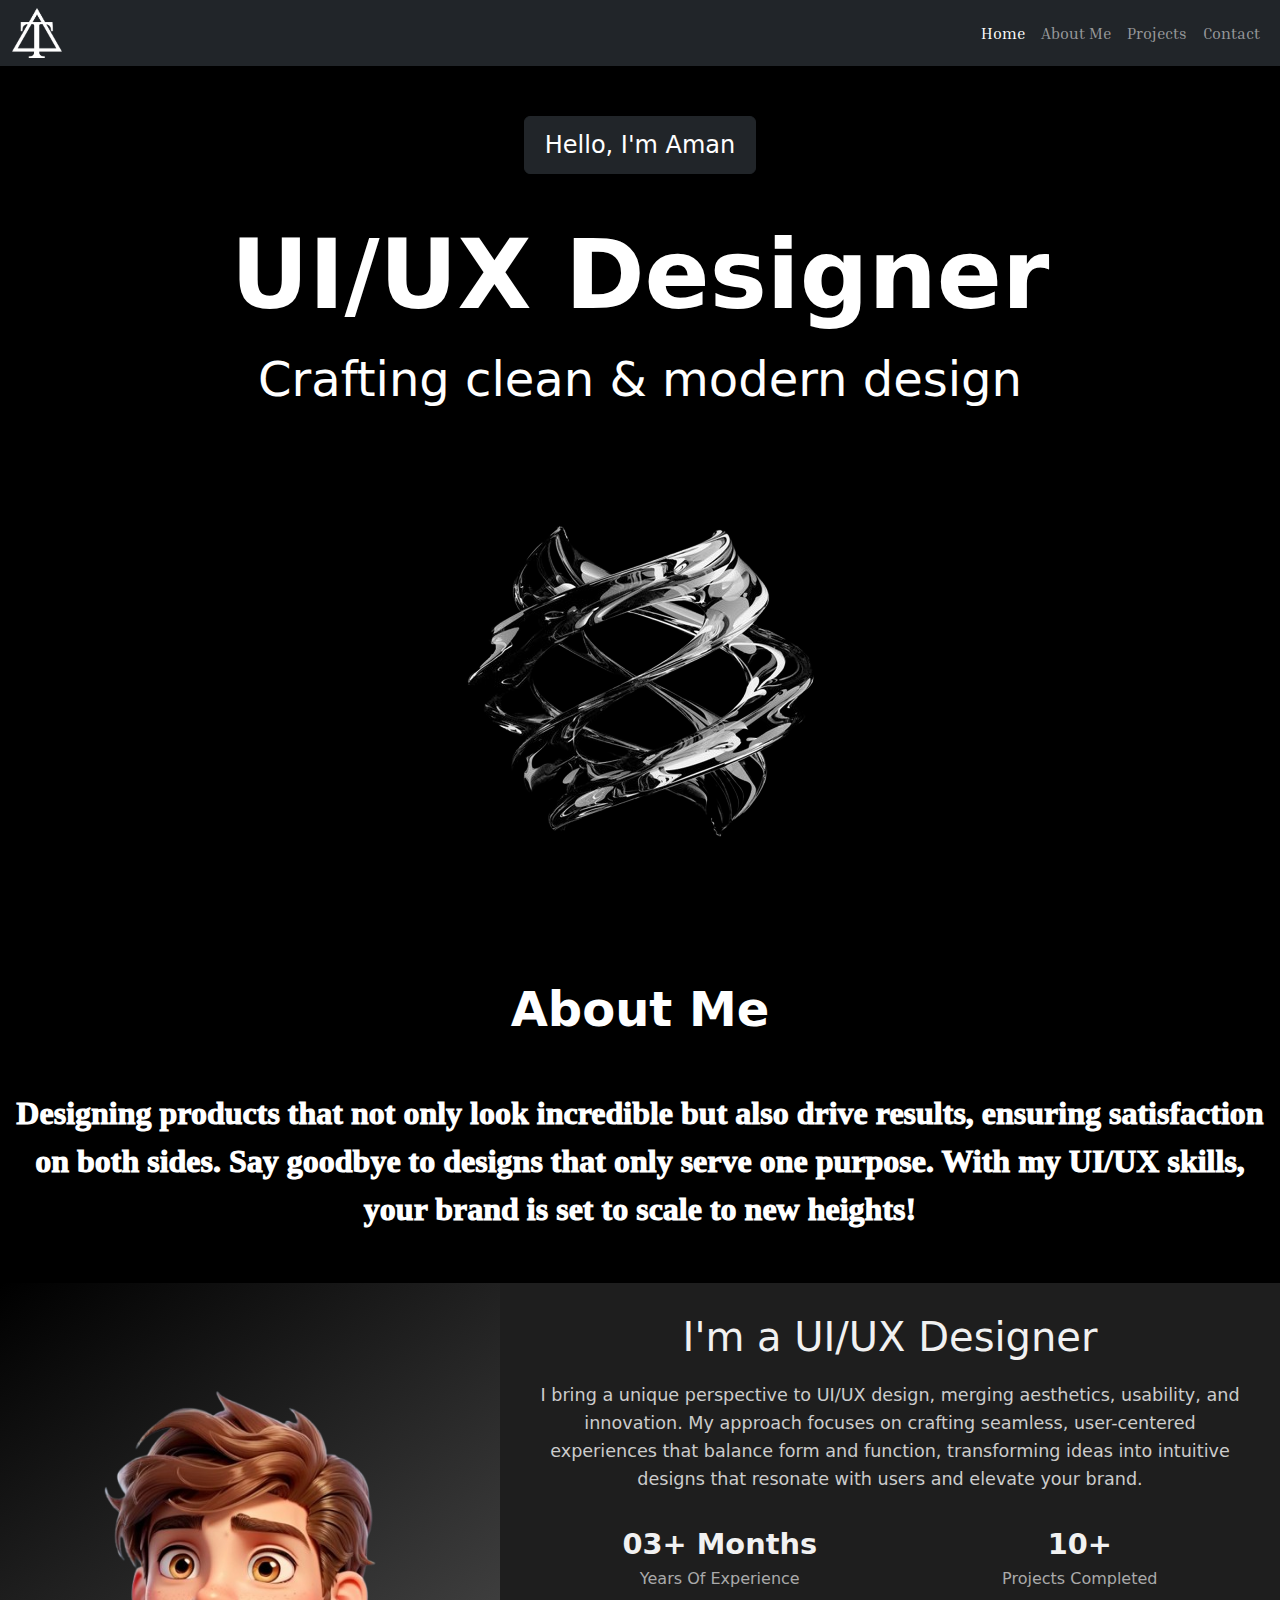
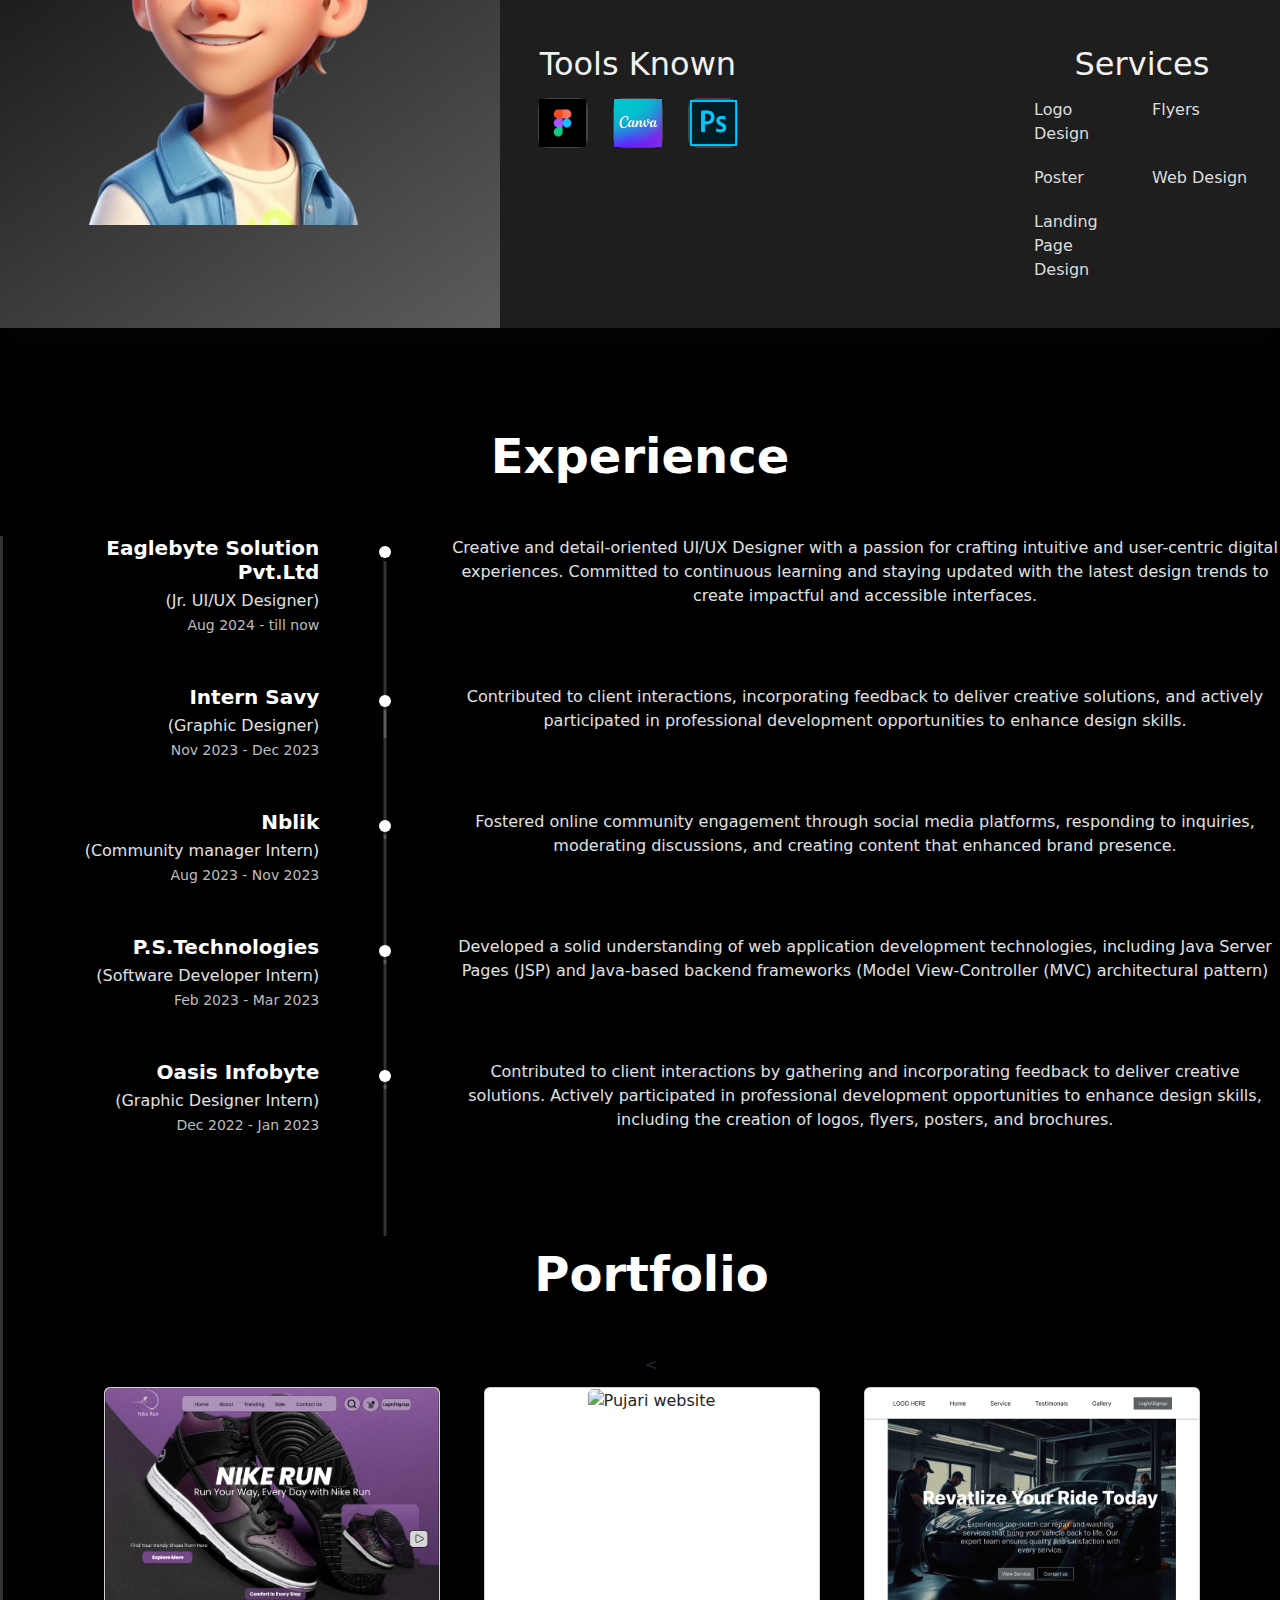
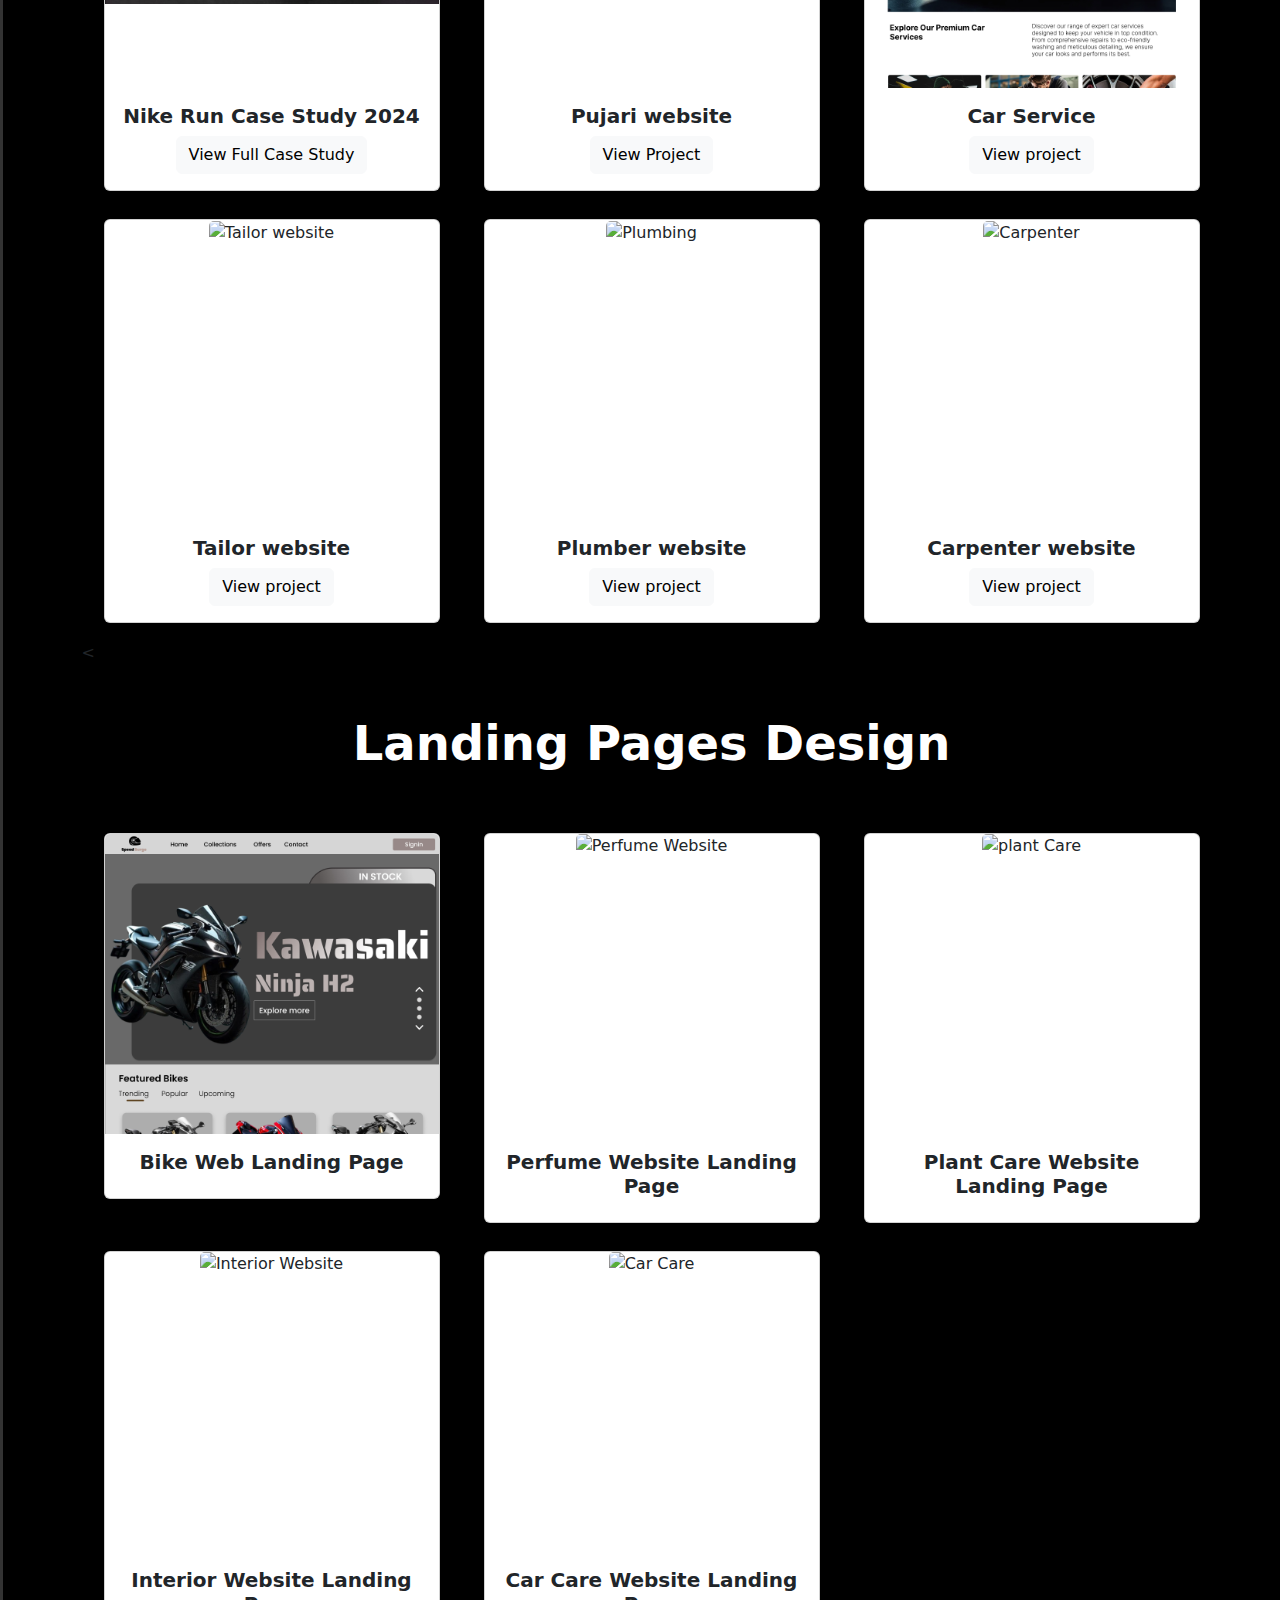
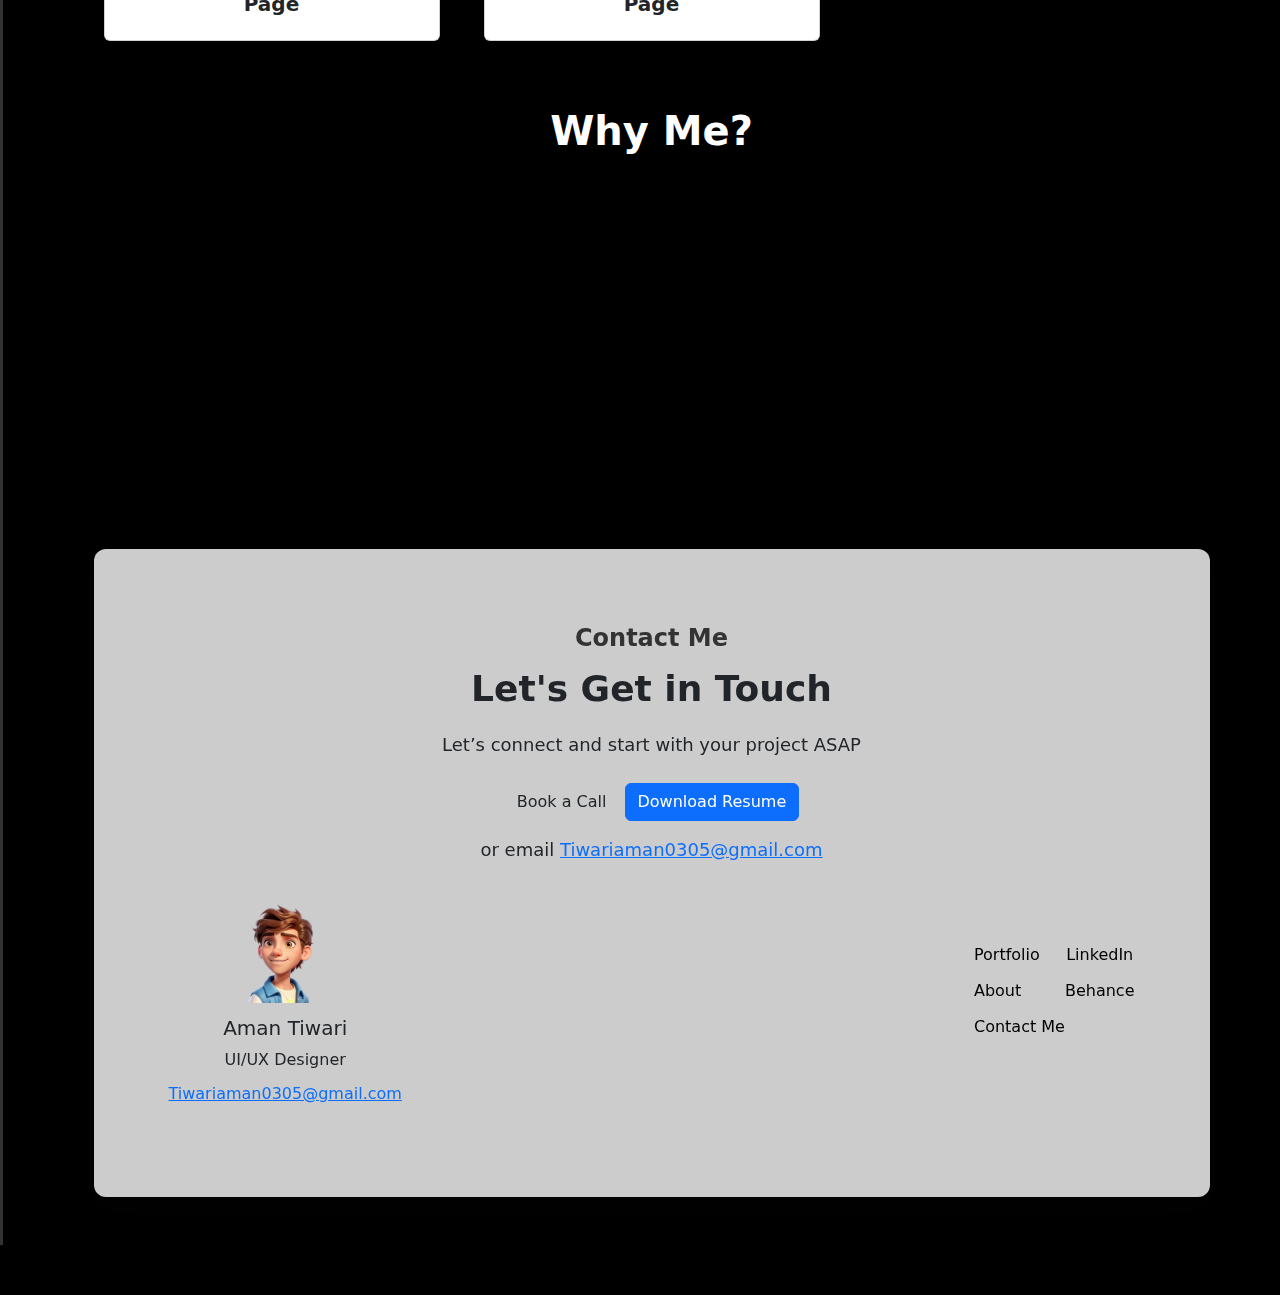
==== index.html @ 4321efd5 "first commit" ====
<!DOCTYPE html>
<html lang="en">
<head>

    <meta charset="UTF-8">
    <meta name="viewport" content="width=device-width, initial-scale=1.0">
    <title>Ui/Ux Portfolio </title>
    <link rel="stylesheet" href="style.css">
    <link rel="stylesheet" href="https://cdn.jsdelivr.net/npm/bootstrap@5.3.3/dist/css/bootstrap.min.css">
    <link rel="preconnect" href="https://fonts.googleapis.com">
<link rel="preconnect" href="https://fonts.gstatic.com" crossorigin>
<link href="https://fonts.googleapis.com/css2?family=Inria+Serif:ital,wght@0,300;0,400;0,700;1,300;1,400;1,700&family=Noto+Sans+JP:wght@100..900&display=swap" rel="stylesheet">
    </head>
<body>
<!--navbar-->
<nav class="navbar navbar-expand-lg bg-dark" data-bs-theme="dark">
  <div class="container-fluid">
    <button class="navbar-toggler" type="button" data-bs-toggle="collapse" data-bs-target="#navbarTogglerDemo03" aria-controls="navbarTogglerDemo03" aria-expanded="false" aria-label="Toggle navigation">
      <span class="navbar-toggler-icon"></span>
    </button>
    <img src="images/Group 24613.png" height="50rem" width="50rem">
        <div class="collapse navbar-collapse" id="navbarTogglerDemo03">

      <ul class="navbar-nav ms-auto mb-2 mb-lg-0">
              <li class="nav-item">
          <a class="nav-link active" aria-current="page" href="#">Home</a>
        </li>
        <li class="nav-item">
          <a class="nav-link " href="#">About Me</a>
        </li>
        <li class="nav-item">
          <a class="nav-link " aria-disabled="true">Projects</a>
        </li>
        <li class="nav-item">
          <a class="nav-link " aria-disabled="true">Contact </a>
        </li>
        
      </ul>
       </div>
  </div>
</nav>
    <script src="https://cdn.jsdelivr.net/npm/@popperjs/core@2.11.8/dist/umd/popper.min.js" integrity="sha384-I7E8VVD/ismYTF4hNIPjVp/Zjvgyol6VFvRkX/vR+Vc4jQkC+hVqc2pM8ODewa9r" crossorigin="anonymous"></script>
   <script src="https://cdn.jsdelivr.net/npm/bootstrap@5.3.3/dist/js/bootstrap.min.js" integrity="sha384-0pUGZvbkm6XF6gxjEnlmuGrJXVbNuzT9qBBavbLwCsOGabYfZo0T0to5eqruptLy" crossorigin="anonymous"></script>

       
        <div style="background-color: black; padding: 50px 0;">
          <div class="text-center">
            <button type="button" class="btn btn-dark mb-4" style="font-size: 24px; padding: 10px 20px;">Hello, I'm Aman</button>
            <h1 style="font-size: 96px; color: white; margin-top: 20px;">
              <b>UI/UX Designer</b>
            </h1>
            <p style="color: white; font-size: 48px; margin-top: 10px;">
              Crafting clean & modern design
            </p>
            <!-- <button type="button" class=" custom-btn">
              Email Me <i class="arrow-up">↑</i>
            </button> -->
            <!-- <button type="button" class="btn btn-light mb-4" style="font-size: 30px; padding: 10px 20px;">Email Me</button> -->
            <!-- <div class="text-center">
              <img src="./images/3d-symbol-glass-logo-made-blender_1029878-13-removebg-preview.png" alt="">
             </div> -->

             <div class="text-center">
              <img src="./images/3d-symbol-glass-logo-made-blender_1029878-13-removebg-preview.png" alt="" class="rotate-animation">
            </div>


           <!-- About Me Section -->
<div class="about-heading-container text-center">
  <h2 class="about-heading">About Me</h2>
</div>
<p class="bold-serif-text">
  Designing products that not only look incredible but also drive 
  results, ensuring satisfaction on both sides. Say goodbye to 
  designs that only serve one purpose. With my UI/UX skills, your 
  brand is set to scale to new heights!
</p>

<div class="about-container d-flex flex-wrap">
  <!-- Profile Image Section -->
  <div class="about-image d-flex align-items-center justify-content-center">
      <img src="images/profile.png" alt="Profile Picture">
  </div>

  <!-- Content Section -->
  <div class="about-content">
      <h2>I'm a UI/UX Designer</h2>
      <p>I bring a unique perspective to UI/UX design, merging aesthetics, usability, and innovation. My approach focuses on crafting seamless, user-centered experiences that balance form and function, transforming ideas into intuitive designs that resonate with users and elevate your brand.</p>

      <div class="stats d-flex justify-content-around">
          <div>
              <div class="number">03+ Months</div>
              <div class="label">Years Of Experience</div>
          </div>
          <div>
              <div class="number">10+</div>
              <div class="label">Projects Completed</div>
          </div>
      </div>

      <div class="tools-services d-flex justify-content-between mt-4">
          <!-- Tools Known -->
          <div class="tools">
              <h4>Tools Known</h4>
              <div class="icon-container d-flex justify-content-around">
                  <div class="icon"><img src="images/figma.jpeg" alt="Figma"></div>
                  <div class="icon"><img src="images/Canva.jpeg" alt="Canva"></div>
                  <div class="icon"><img src="images/photoshop.jpeg" alt="Photoshop"></div>
              </div>
          </div>
          <!-- Services Offered -->
          <div class="services">
            <h4>Services</h4>
            <ul>
                <li>Logo Design</li>
                <li>Flyers</li>
                <li>Poster</li>
                <li>Web Design</li>
                <li>Landing Page Design</li>
            </ul>
          </div>
          
      </div>
  </div>
</div>
<!--Experience -->
<div class="about-heading-container">
  <h2 class="about-heading">Experience</h2>
</div>
  <div class="experience-timeline position-relative">

      <!-- Experience Item -->
      <div class="experience-item row mb-5">
          <div class="col-3 text-end">
              <h5>Eaglebyte Solution Pvt.Ltd</h5>
              <p class="mb-0">(Jr. UI/UX Designer)</p>
              <small>Aug 2024 - till now</small>
          </div>
          <div class="col-1 text-center position-relative">
              <div class="timeline-circle"></div>
              <div class="timeline-line"></div>
          </div>
          <div class="col-8">
              <p>Creative and detail-oriented UI/UX Designer with a passion for crafting intuitive and user-centric digital experiences. Committed to continuous learning and staying updated with the latest design trends to create impactful and accessible interfaces.</p>
          </div>
      </div>

      <!-- Repeat similar blocks for each experience item -->
      <div class="experience-item row mb-5">
          <div class="col-3 text-end">
              <h5>Intern Savy</h5>
              <p class="mb-0">(Graphic Designer)</p>
              <small>Nov 2023 - Dec 2023</small>
          </div>
          <div class="col-1 text-center position-relative">
              <div class="timeline-circle"></div>
              <div class="timeline-line"></div>
          </div>
          <div class="col-8">
              <p>Contributed to client interactions, incorporating feedback to deliver creative solutions, and actively participated in professional development opportunities to enhance design skills.</p>
          </div>
      </div>

      <div class="experience-item row mb-5">
        <div class="col-3 text-end">
            <h5>Nblik</h5>
            <p class="mb-0">(Community manager 
              Intern)</p>
            <small>Aug 2023 - Nov 2023</small>
        </div>
        <div class="col-1 text-center position-relative">
            <div class="timeline-circle"></div>
            <div class="timeline-line"></div>
        </div>
        <div class="col-8">
            <p> Fostered online community engagement through social 
              media platforms,  responding to inquiries, moderating 
              discussions, and creating content that  enhanced brand 
              presence.</p>
        </div>
    </div>

    <div class="experience-item row mb-5">
      <div class="col-3 text-end">
          <h5> P.S.Technologies </h5>
          <p class="mb-0">(Software Developer 
            Intern)</p>
          <small>Feb 2023 - Mar 2023</small>
      </div>
      <div class="col-1 text-center position-relative">
          <div class="timeline-circle"></div>
          <div class="timeline-line"></div>
      </div>
      <div class="col-8">
          <p> Developed a solid understanding of web application 
            development technologies,  including Java Server 
            Pages (JSP) and Java-based backend frameworks 
            (Model  View-Controller (MVC) architectural pattern)</p>
      </div>
  </div>

  <div class="experience-item row mb-5">
    <div class="col-3 text-end">
        <h5> Oasis Infobyte </h5>
        <p class="mb-0">(Graphic Designer 
          Intern)</p>
        <small>Dec 2022 - Jan 2023</small>
    </div>
    <div class="col-1 text-center position-relative">
        <div class="timeline-circle"></div>
        <div class="timeline-line"></div>
    </div>
    <div class="col-8">
        <p> Contributed to client interactions by gathering and incorporating feedback to deliver creative solutions. Actively participated in professional development opportunities to enhance design skills, including the creation of logos, flyers, posters, and brochures.</p>
    </div>
</div>



<!--portolfio section starts here -->
<div class="about-heading-container">
  <h2 class="about-heading">Portfolio</h2>
</div>
<

          <!--portfolio card-->
    <div class="container">
      <div class="row">
        <!-- Card 1 -->
        <div class="col-md-4 mb-2">
          <div class="card text-center custom-card">
            <div class="card-image">
              <img src="images/landing page user side.jpg" alt="Nike Run Case Study 2024" class="card-img-top">
              <div class="overlay">
                              </div>
            </div>
            <div class="card-body">
              <h4 class="card-title">Nike Run Case Study 2024</h4>
              <button type="button" class="btn btn-light view-pdf-btn" data-bs-toggle="modal" data-bs-target="#pdfModal1">
                View Full Case Study
              </button>
            </div>
          </div>
        </div>

        <div class="modal fade" id="pdfModal1" tabindex="-1" aria-labelledby="pdfModalLabel1" aria-hidden="true">
          <div class="modal-dialog modal-xl">
            <div class="modal-content">
              <div class="modal-header">
                <h5 class="modal-title" id="pdfModalLabel1">Nike Run Case Study 2024</h5>
                <button type="button" class="btn-close" data-bs-dismiss="modal" aria-label="Close"></button>
              </div>
              <div class="modal-body">
                <iframe src="images/Nikrun Case stduy With high and low fedlity.pdf" width="100%" height="600px" style="border: none;"></iframe>
              </div>
            </div>
          </div>
        </div>    


                <!-- Card 2 -->
                <div class="col-md-4 mb-2">
                  <div class="card text-center custom-card">
                    <div class="card-image">
                      <img src="images/Landing webpage poojari.jpg" alt="Pujari website" class="card-img-top">
                      <div class="overlay">
                                              </div>
                    </div>
                    <div class="card-body">
                      <h4 class="card-title">Pujari website</h4>
                      <button type="button" class="btn btn-light view-pdf-btn" data-bs-toggle="modal" data-bs-target="#pdfModal1">
                        View Project
                      </button>
                    </div>
                  </div>
                </div>

                <div class="modal fade" id="pdfModal1" tabindex="-1" aria-labelledby="pdfModalLabel1" aria-hidden="true">
                  <div class="modal-dialog modal-xl">
                    <div class="modal-content">
                      <div class="modal-header">
                        <h5 class="modal-title" id="pdfModalLabel1">Pujari website</h5>
                        <button type="button" class="btn-close" data-bs-dismiss="modal" aria-label="Close"></button>
                      </div>
                      <div class="modal-body">
                        <iframe src="images/pujari website(sevakalpka) high fedelity designs.pdf" width="100%" height="600px" style="border: none;"></iframe>
                      </div>
                    </div>
                  </div>
                </div>    

                <!-- Card 3 -->
                <div class="col-md-4 mb-2">
                  <div class="card text-center custom-card">
                    <div class="card-image">
                      <img src="images/Car washing sevakalpak.jpg" alt="Car Service" class="card-img-top">
                      <div class="overlay">
                                             </div>
                    </div>
                    <div class="card-body">
                      <h4 class="card-title">Car Service</h4>
                      <button type="button" class="btn btn-light view-pdf-btn" data-bs-toggle="modal" data-bs-target="#pdfModal1">
                        View project
                      </button>
                    </div>
                  </div>
                </div>
                
                <div class="modal fade" id="pdfModal1" tabindex="-1" aria-labelledby="pdfModalLabel1" aria-hidden="true">
                  <div class="modal-dialog modal-xl">
                    <div class="modal-content">
                      <div class="modal-header">
                        <h5 class="modal-title" id="pdfModalLabel1">Pujari website</h5>
                        <button type="button" class="btn-close" data-bs-dismiss="modal" aria-label="Close"></button>
                      </div>
                      <div class="modal-body">
                        <iframe src="images/car repairing.pdf" width="100%" height="600px" style="border: none;"></iframe>
                      </div>
                    </div>
                  </div>
                </div>    

                <!-- Card 4 -->
                <div class="col-md-4 mb-2">
                  <div class="card text-center custom-card">
                    <div class="card-image">
                      <img src="images/landing page tailor website.jpg" alt="Tailor website" class="card-img-top">
                      <div class="overlay">
                                              </div>
                    </div>
                    <div class="card-body">
                      <h4 class="card-title">Tailor website</h4>
                      <button type="button" class="btn btn-light view-pdf-btn" data-bs-toggle="modal" data-bs-target="#pdfModal1">
                        View project
                      </button>
                    </div>
                  </div>
                </div>

                <div class="modal fade" id="pdfModal1" tabindex="-1" aria-labelledby="pdfModalLabel1" aria-hidden="true">
                  <div class="modal-dialog modal-xl">
                    <div class="modal-content">
                      <div class="modal-header">
                        <h5 class="modal-title" id="pdfModalLabel1">Tailor Website</h5>
                        <button type="button" class="btn-close" data-bs-dismiss="modal" aria-label="Close"></button>
                      </div>
                      <div class="modal-body">
                        <iframe src="images/tailor Web Design(Sevakalpak(user, admin, tailor modules)).pdf" width="100%" height="600px" style="border: none;"></iframe>
                      </div>
                    </div>
                  </div>
                </div>    
              
                <!-- Card 5 -->
                <div class="col-md-4 mb-2">
                  <div class="card text-center custom-card">
                    <div class="card-image">
                      <img src="images/plumbing landing page.jpg" alt="Plumbing" class="card-img-top">
                      <div class="overlay">
                                              </div>
                    </div>
                    <div class="card-body">
                      <h4 class="card-title">Plumber website</h4>
                      <button type="button" class="btn btn-light view-pdf-btn" data-bs-toggle="modal" data-bs-target="#pdfModal1">
                        View project
                      </button>
                    </div>
                  </div>
                </div>

                <div class="modal fade" id="pdfModal1" tabindex="-1" aria-labelledby="pdfModalLabel1" aria-hidden="true">
                  <div class="modal-dialog modal-xl">
                    <div class="modal-content">
                      <div class="modal-header">
                        <h5 class="modal-title" id="pdfModalLabel1">Plumber Website</h5>
                        <button type="button" class="btn-close" data-bs-dismiss="modal" aria-label="Close"></button>
                      </div>
                      <div class="modal-body">
                        <iframe src="images/plumber web design(sevakalpak , user admin , and plumber module).pdf" width="100%" height="600px" style="border: none;"></iframe>
                      </div>
                    </div>
                  </div>
                </div>    

                <!-- Card 6 -->
                <div class="col-md-4 mb-2">
                  <div class="card text-center custom-card">
                    <div class="card-image">
                      <img src="images/Carpenter Landing page.jpg" alt="Carpenter" class="card-img-top">
                      <div class="overlay">
                                              </div>
                    </div>
                    <div class="card-body">
                      <h4 class="card-title">Carpenter website</h4>
                      <button type="button" class="btn btn-light view-pdf-btn" data-bs-toggle="modal" data-bs-target="#pdfModal1">
                        View project
                      </button>
                    </div>
                  </div>
                </div>
                <div class="modal fade" id="pdfModal1" tabindex="-1" aria-labelledby="pdfModalLabel1" aria-hidden="true">
                  <div class="modal-dialog modal-xl">
                    <div class="modal-content">
                      <div class="modal-header">
                        <h5 class="modal-title" id="pdfModalLabel1">Carpenter website</h5>
                        <button type="button" class="btn-close" data-bs-dismiss="modal" aria-label="Close"></button>
                      </div>
                      <div class="modal-body">
                        <iframe src="images/plumber web design(sevakalpak , user admin , and plumber module).pdf" width="100%" height="600px" style="border: none;"></iframe>
                      </div>
                    </div>
                  </div>
                </div>    
               
              <!--Landing Page Button-->
              < <div class="about-heading-container">
                <h2 class="about-heading">Landing Pages Design</h2>
              </div>
              <!--Landing Page Design-->
               <!--Card 1-->
               <div class="col-md-4 mb-2">
                <div class="card text-center custom-card">
                  <div class="card-image">
                    <img src="images/bike web landing page.jpg" alt="Bike Website" class="card-img-top">
                    <div class="overlay">
                                            </div>
                  </div>
                  <div class="card-body">
                    <h4 class="card-title">Bike Web Landing Page</h4>      
                  </div>
                </div>
              </div>
               <!--Card 2-->
               <div class="col-md-4 mb-2">
                <div class="card text-center custom-card">
                  <div class="card-image">
                    <img src="images/perfume.jpg" alt="Perfume Website" class="card-img-top">
                    <div class="overlay">
                                            </div>
                  </div>
                  <div class="card-body">
                    <h4 class="card-title">Perfume Website Landing Page</h4>      
                  </div>
                </div>
              </div>
              <!--Card 3-->
              <div class="col-md-4 mb-2">
                <div class="card text-center custom-card">
                  <div class="card-image">
                    <img src="images/plant care.jpg" alt="plant Care" class="card-img-top">
                    <div class="overlay">
                                            </div>
                  </div>
                  <div class="card-body">
                    <h4 class="card-title">Plant Care Website Landing Page</h4>      
                  </div>
                </div>
              </div>
              <!--Card 4-->
              <div class="col-md-4 mb-2">
                <div class="card text-center custom-card">
                  <div class="card-image">
                    <img src="images/Interior Design.jpg" alt="Interior Website" class="card-img-top">
                    <div class="overlay">
                                            </div>
                  </div>
                  <div class="card-body">
                    <h4 class="card-title">Interior Website Landing Page</h4>      
                  </div>
                </div>
              </div>
               <!--Card 5-->
               <div class="col-md-4 mb-2">
                <div class="card text-center custom-card">
                  <div class="card-image">
                    <img src="images/Car washing.jpg" alt="Car Care" class="card-img-top">
                    <div class="overlay">
                                            </div>
                  </div>
                  <div class="card-body">
                    <h4 class="card-title">Car Care Website Landing Page</h4>      
                  </div>
                </div>
              </div>




<!---Why MeSection-->
<section class="why-me-section text-center py-5">
  <h2 class="section-title mb-5">Why Me?</h2>
  <div class="container">
      <div class="row justify-content-center">
          <!-- Card 1 -->
          <div class="col-md-4 mb-4">
              <div class="why-me-card">
                  <div class="mirror-box"></div>
                  <div class="card-body">
                      <h5 class="card-title">Fast And Efficient</h5>
                      <p class="card-text">Delivering high-quality designs without the wait.</p>
                  </div>
              </div>
          </div>
          <!-- Card 2 -->
          <div class="col-md-4 mb-4">
              <div class="why-me-card">
                  <div class="mirror-box"></div>
                  <div class="card-body">
                      <h5 class="card-title">Collaborative Process</h5>
                      <p class="card-text">I work closely with you, integrating your feedback to create a design that meets your expectations.</p>
                  </div>
              </div>
          </div>
          <!-- Card 3 -->
          <div class="col-md-4 mb-4">
              <div class="why-me-card">
                  <div class="mirror-box"></div>
                  <div class="card-body">
                      <h5 class="card-title">Attention to Detail</h5>
                      <p class="card-text">Delivering high-quality designs with a focus on details and precision.</p>
                  </div>
              </div>
          </div>
      </div>
  </div>

  <!--Contact Us Section-->

  <section class="contact-section text-center">
    <div class="contact-content">
        <h2 class="contact-title">Contact Me</h2>
        <h1 class="contact-heading">Let's Get in Touch</h1>
        <p class="contact-subtitle">Let’s connect and start with your project ASAP</p>
        
        <!-- Buttons -->
        <div class="button-container">
            <a href="#" class="btn btn-se">Book a Call</a>
            <a href="images/UI UX Resume.pdf" class="btn btn-primary" download>Download Resume</a>
        </div>

        <!-- Email -->
        <p class="contact-email">or email <a href="mailto:Tiwariaman0305@gmail.com">Tiwariaman0305@gmail.com</a></p>
        
        <!-- Social Links -->
        <div class="social-links d-flex justify-content-between">
            <div class="profile-info">
                <img src="images/profile.png" alt="Aman Tiwari" class="profile-img">
                <p class="name">Aman Tiwari</p>
                <p class="title">UI/UX Designer</p>
                <p><a href="mailto:Tiwariaman0305@gmail.com">Tiwariaman0305@gmail.com</a></p>
            </div>
            <div class="social-links d-flex justify-content-around"> 
              <div class="links d-flex flex-column text-start">
                <a href="#portfolio">Portfolio</a>
                <a href="#about">About</a>
                <a href="#contact">Contact Me</a>
            </div>
            <div class="links d-flex flex-column">
                <a href="https://www.linkedin.com/in/aman-tiwari-9a2267218"  target="_blank">LinkedIn</a>
                <a href="https://www.behance.net/c18amantiwari" target="_blank">Behance</a>
            </div>
            </div>
            
        </div>
    </div>
</section>




</div>
</div>
</div>
</div>
</div>
</div>
       
     <script src="https://cdnjs.cloudflare.com/ajax/libs/bootstrap/5.3.0/js/bootstrap.bundle.min.js"></script>
</body>
</html>

<script src="https://cdnjs.cloudflare.com/ajax/libs/bootstrap/5.3.0/js/bootstrap.bundle.min.js"></script>
</body>
</html>
               <div></div>                    
                    </div>
                     </div>
              </div>
            </div>
          </div>
        </div>
     </div>
    
     
    </div>
    <!DOCTYPE html>
---- style.css ----
.navbar .nav-link {
    font-family: "Inria Serif", serif;
}
.root{
    --primary-color:#0000;
    --seondary-color:#3C3939;
    --bg-white:#0000;
    --gardient-color:linear-gradient(-224deg, var(--primary--color) 0, #3C3939 100%) ;
}
.main-btn{
    display: inline-block;
    border-radius: 50px;
    transition: all .4s ease-in-out;
    padding: 10px 27px;
    background-color: transparent;
    border: 2px solid var(--gray-color);
    color: var(--gray-color);
    font-weight: 500;
    font-size: 14px;
    text-transform: uppercase;
    letter-spacing: 2px;
    text-decoration: none;
}
.main-btn:hover{
    background-color: var(--primary-color);
    border-color:var(--primary-color) ;
}

body {
    font-family: Arial, sans-serif;
  }
  
  .header {
    background-color: #f8f9fa;
  }
  
  .header h1 {
    font-size: 3rem;
    font-weight: bold;
  }
  
  .projects-section, .landing-pages {
    background-color: #ffffff;
  }
  
  .project-card, .landing-card {
    border-radius: 8px;
    box-shadow: 0px 4px 6px rgba(0, 0, 0, 0.1);
  }
  
  .contact-section h2 {
    font-weight: bold;
    color: #333;
  }
  
  /* Custom button styling */
  .custom-btn {
    font-size: 30px;
    padding: 10px 20px;
    color: white;
    border: 2px solid white;
    background-color: transparent;
    border-radius: 20px;
  }

  /* Button hover effect */
  .custom-btn:hover {
    color: black;
    background-color: white;
  }

  /* Arrow styling */
  .arrow-up {
    font-size: 36px;
    margin-left: 10px;
  }
  
          
  /* Define the rotation animation */
  @keyframes rotate {
    from {
      transform: rotate(0deg);
    }
    to {
      transform: rotate(360deg);
    }
  }

  /* Apply the rotation animation to the image */
  .rotate-animation {
    animation: rotate 10s linear infinite; /* Adjust speed by changing '5s' */
  }


/* Card styling  (Portfolio designs)*/
.custom-card {
  margin: 10px;
  overflow: hidden;
  position: relative;
}

.card-image {
  overflow: hidden;
  position: relative;
  height: 500px; /* Set card height to control the visible area */
}

.card-image img {
  transition: transform 10s ease;
  width: 100%;
  height: auto;
}

.custom-card:hover .card-image img {
  transform: translateY(-100%); /* Scroll entire image upwards on hover */
}

.overlay {
  position: absolute;
  top: 50%;
  left: 50%;
  transform: translate(-50%, -50%);
  opacity: 0;
  transition: opacity 0.3s ease;
}

.custom-card:hover .overlay {
  opacity: 1;
}

/* Card styling (Lanidng page*/
/* Card styling */

.custom-card {
  margin: 10px;
  overflow: hidden;
  position: relative;
}

.card-image {
  overflow: hidden;
  position: relative;
  height: 300px; /* Set card height to control the visible area */
}

.card-image img {
  transition: transform s ease;
  width: 100%;
  height: auto;
}

.custom-card:hover .card-image img {
  transform: translateY(-100%); /* Scroll entire image upwards on hover */
}

.overlay {
  position: absolute;
  top: 50%;
  left: 50%;
  transform: translate(-50%, -50%);
  opacity: 0;
  transition: opacity 0.3s ease;
}

.custom-card:hover .overlay {
  opacity: 1;
}


<!--About me>
/* About Me Section Styling */

.about-heading-container {
  margin-top: 50px;
}

/* Apply to the specific text */
.bold-serif-text {
  font-family: 'Ineria Serif', serif; /* Apply Ineria Serif font */
  font-weight: 1000; /* Ensure the text is bold */
  font-size: 2em; /* Adjust size as needed */
  color: #ffffff; /* Color can be adjusted as needed */
  line-height: 1.5; /* Adjust line height for better readability */
  text-align: center; /* Center-align text, optional */
}

/* Alternatively, if you want to apply the style globally */
body {
  font-family: 'Ineria Serif', serif;
}


.about-container {
  display: flex;
  flex-wrap: wrap;
  border-radius: 0px;
  overflow: hidden;
  box-shadow: 0 15px 30px rgba(9, 9, 9, 0.4);
  margin: 50px auto;
  max-width: 1500px;
}

/* Profile Image Side */
.about-image {
  flex: 1;
  min-width: 500px;
  background: linear-gradient(145deg, #0000, #9999);
  display: flex;
  align-items: center;
  justify-content: center;
  padding: 30px;
}

.about-image img {
  width: 100%;
  max-width: 500px;
  border-radius: 0px;
  /* box-shadow: 0 10px 20px rgba(0, 0, 0, 0.2); */
}

/* Content Side */
.about-content {
  flex: 2;
  background-color: #1e1e1e;
  color: #fff;
  padding: 30px;
  display: flex;
  flex-direction: column;
  justify-content: center;
}

.about-content h2 {
  font-size: 2.5rem;
  margin-bottom: 20px;
  color: #f1f1f1;
}

.about-content p {
  font-size: 1.1rem;
  line-height: 1.6;
  color: #ccc;
  margin-bottom: 30px;
}

/* Stats Section */
.stats {
  display: flex;
  justify-content: space-around;
  margin-bottom: 30px;
}

.stats .number {
  font-size: 1.8rem;
  font-weight: bold;
  color: #f1f1f1;
}

.stats .label {
  font-size: 1rem;
  color: #aaa;
}

/* Tools and Services Section */
.tools-services {
  display: flex;
  justify-content: space-between;
}

.tools, .services {
  width: 30%;
}

.tools h4, .services h4 {
  font-size: 2rem;
  color: #f1f1f1;
  margin-bottom: 15px;
}

.icon-container {
  display: flex;
  gap: 10px;
  justify-content: center;
}

.icon {
  width: 50px;
  height: 50px;
  background-color: #444;
  border-radius: 10px;
  display: flex;
  align-items: center;
  justify-content: center;
  transition: transform 0.3s ease, background 0.3s ease;
}

.icon img {
  width: 95%;
}

.icon:hover {
  transform: scale(1.1);
  background-color: #000;
  box-shadow: 0 5px 10px rgba(1, 1, 1, 0.3);
}

.services ul {
  display: grid;
  grid-template-columns: repeat(2, 1fr); /* Two equal-width columns */
  gap: 20px; /* Adjust space between grid items */
  list-style: none;
  padding: 0;
  color: #ddd;
}

.services li {
  margin: 0;
  text-align: left; /* Left-align text inside list items */
  transition: color 0.3s ease;
}

/* .services li:hover {
  color: #0000;
  text-shadow: 0 0 5px rgba(255, 255, 255, 0.8);
} */


/* Responsive Design */
@media (max-width: 768px) {
  .about-container {
      flex-direction: column;
  }

  .about-content, .about-image {
      flex: 1 1 100%;
  }
}


.about-heading-container {
  background-color: black; /* Background color as black */
  padding: 50px 0; /* Adds spacing around the heading */
  text-align: center; /* Centers the heading */
}

.about-heading {
  font-size: 48px;
  font-weight: 900; /* Extra bold weight */
  color: white;
  margin: 0; /* Removes default margin */
}

<!--Experience section>
body {
  background-color: #222; /* Dark background */
  color: #fff; /* White text for better contrast */
  font-family: Arial, sans-serif;
}

h1 {
  font-weight: bold;
}

.experience-item h5 {
  font-weight: bold;
  color: #fff; /* White text for job title */
  margin-bottom: 5px;
}

.experience-item small {
  color: #bdbdbd; /* Light gray for date */
}

.experience-item p {
  color: #e0e0e0; /* Slightly lighter text for description */
}

.experience-timeline {
  padding-left: 20px;
  border-left: 3px solid #ffffff33; /* Light vertical line for the timeline */
  position: relative;
}

.timeline-circle {
  width: 12px;
  height: 12px;
  background-color: #ffffff;
  border-radius: 50%;
  position: absolute;
  top: 10px;
  left: 50%;
  transform: translateX(-50%);
}

.timeline-line {
  width: 3px;
  background-color: #ffffff33;
  position: absolute;
  top: 25px;
  bottom: -100%;
  left: 50%;
  transform: translateX(-50%);
}

.experience-item:last-child .timeline-line {
  display: none; /* Hide the line for the last item */
}

<!---Why me Section-->
body {
  background-color: #111; /* Dark background for contrast */
  font-family: Arial, sans-serif;
  color: #fff;
}

.section-title {
  font-size: 2.5rem;
  color: #ffffff;
  font-weight: bold;
}

.why-me-card {
  background: linear-gradient(135deg, #555, #333);
  color: #fff;
  border-radius: 15px;
  overflow: hidden;
  position: relative;
  box-shadow: 0 6px 15px rgba(0, 0, 0, 0.3);
  transition: transform 0.3s ease, box-shadow 0.3s ease;
  display: flex;
  flex-direction: column;
  align-items: center;
  padding: 5rem 5rem;
}

.why-me-card:hover {
  transform: scale(1.05);
  box-shadow: 0 10px 25px rgba(0, 0, 0, 0.5);
}

/* Left mirror box with a gradient glass effect */
.mirror-box {
  position: absolute;
  top: 0;
  left: 0;
  width: 50px;
  height: 100%;
  background: rgba(255, 255, 255, 0.1);
  backdrop-filter: blur(5px);
  border-top-left-radius: 15px;
  border-bottom-left-radius: 20px;
  box-shadow: inset 0 0 10px rgba(255, 255, 255, 0.2);
}

/* Card body styling */
.card-body {
  text-align: center;
  z-index: 1;
}

.card-title {
  font-size: 1.25rem;
  font-weight: bold;
  margin-bottom: 10px;
  color: #fff;
}

.card-text {
  font-size: 0.95rem;
  color: #ddd;
}

/* Glow effect on hover
.why-me-card:hover .card-title {
  color: #f2f7f8;
  text-shadow: 0 0 8px #18191a;
}

.why-me-card:hover .card-text {
  color: #a6f0ff;
} */

/* Animation for fade-in effect */
.why-me-card {
  opacity: 0;
  transform: translateY(20px);
  animation: fadeInUp 0.6s ease forwards;
}

.why-me-card:nth-child(1) { animation-delay: 0.1s; }
.why-me-card:nth-child(2) { animation-delay: 0.2s; }
.why-me-card:nth-child(3) { animation-delay: 0.3s; }

/* Fade-in animation */
@keyframes fadeInUp {
  0% {
      opacity: 0;
      transform: translateY(20px);
  }
  100% {
      opacity: 1;
      transform: translateY(0);
  }
}
<!---Contact us>
/* Contact Section Styling */
.contact-section {
  position: relative;
  background-color: #f0f0f0; /* Grey background for the section */
  padding: 80px 0;
  color: #333; /* Dark text for better contrast */
  overflow: hidden;
}

/* Glass Box Effect */
.contact-content {
  position: relative;
  z-index: 2;
  background: rgba(255, 255, 255, 0.8); /* White background with slight transparency */
  border-radius: 12px;
  padding:75px;
  backdrop-filter: blur(10px); /* Glass effect */
  box-shadow: 0 10px 30px rgba(30, 30, 30, 0.1); /* Soft shadow for floating effect */
  opacity: 1; /* Fully visible */
  animation: fadeIn 1s forwards; /* Fade-in animation for initial load */
}

/* Text Styling */
.contact-title {
  font-size: 24px;
  font-weight: bold;
  margin-bottom: 15px;
  opacity: 1;
  animation: fadeIn 1s 0.5s forwards; /* Delay to create sequential appearance */
}

.contact-heading {
  font-size: 36px;
  font-weight: bold;
  margin-bottom: 20px;
  opacity: 50; /* Fully visible */
  animation: fadeIn 1s 1s forwards;
}

.contact-subtitle {
  font-size: 18px;
  margin-bottom: 25px;
  opacity: 1; /* Fully visible */
  animation: fadeIn 1s 1.5s forwards;
}

/* Button Styling */
.btn-custom {
  background-color: #030303; /* Lighter button background */
  color: #fff;
  padding: 14px 28px;
  text-decoration: none;
  margin: 12px;
  border-radius: 8px;
  transition: background-color 0.3s ease, transform 0.3s ease;
  opacity: 1; /* Fully visible */
  animation: fadeIn 1s 2s forwards;
}

.btn-custom:hover {
  background-color: #f3f8fa; /* Darker hover effect */
  transform: translateY(-5px); /* Slightly lift the button on hover */
}

/* Email Link Styling */
.contact-email {
  font-size: 18px;
  margin-top: 15px;
  opacity: 1; /* Fully visible */
  animation: fadeIn 1s 2.5s forwards;
}

/* Social Links Section Styling */
.social-links {
  margin-top: 40px;
  display: flex;
  justify-content: space-between;
  opacity: 1; /* Fully visible */
  animation: fadeIn 1s 3s forwards;
}

/* Profile Info Section Styling */
.profile-info {
  text-align: center;
  margin-right: 30px;
}

.profile-info img.profile-img {
  border-radius: 20%;
  width: 100px;
  height: 100px;
  object-fit: cover;
  margin-bottom: 10px;
  transition: transform 0.3s ease;
}

.profile-info img.profile-img:hover {
  transform: scale(1.1); /* Zoom effect on hover */
}

.profile-info .name {
  font-size: 20px;
  margin-bottom: 5px;
}

.profile-info .title {
  font-size: 16px;
  margin-bottom: 10px;
}

.links a {
  color: #010101; /* Link color for better visibility */
  text-decoration: none;
  margin-bottom: 12px;
  font-size: 16px;
  transition: color 0.3s ease;
}

.links a:hover {
  color: #353535; /* Hover color */
}

/* Animation for Fade In Effect */
@keyframes fadeIn {
  0% { opacity: 0; transform: translateY(20px); }
  100% { opacity: 1; transform: translateY(0); }
}
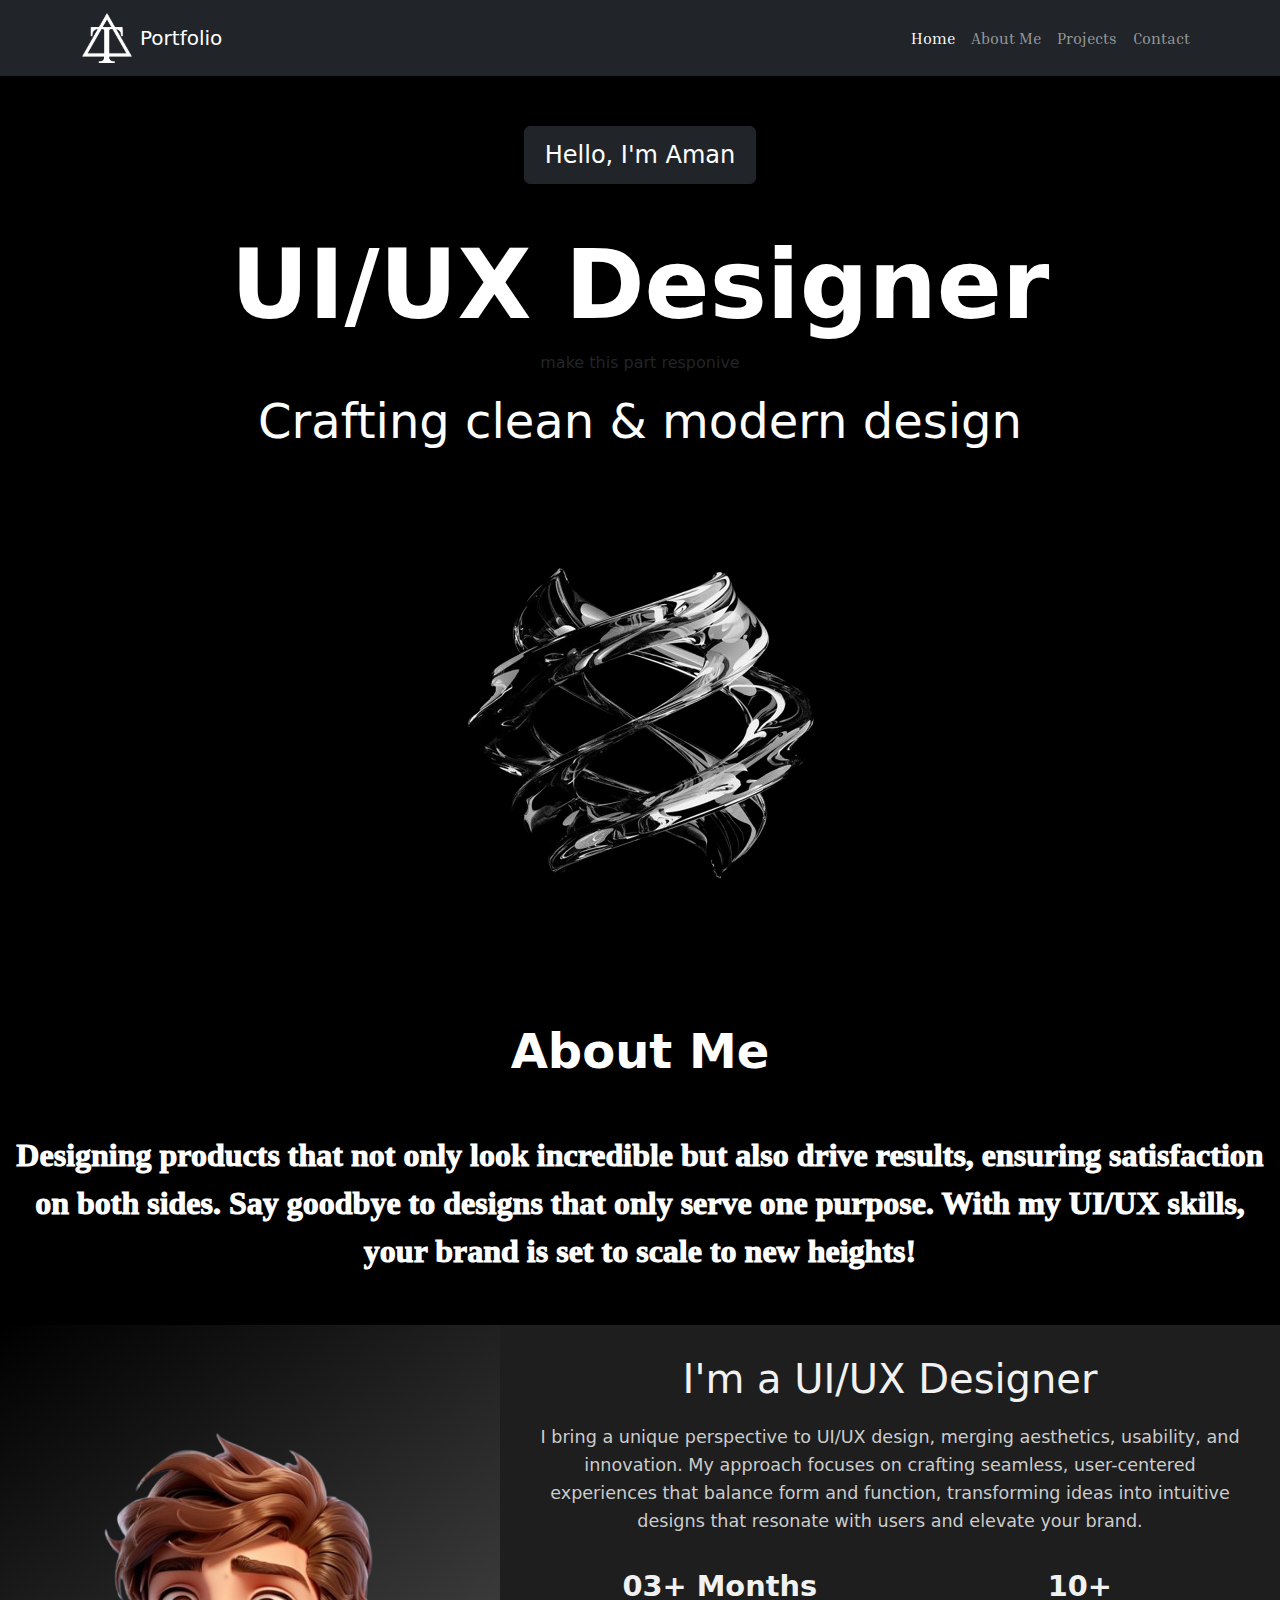
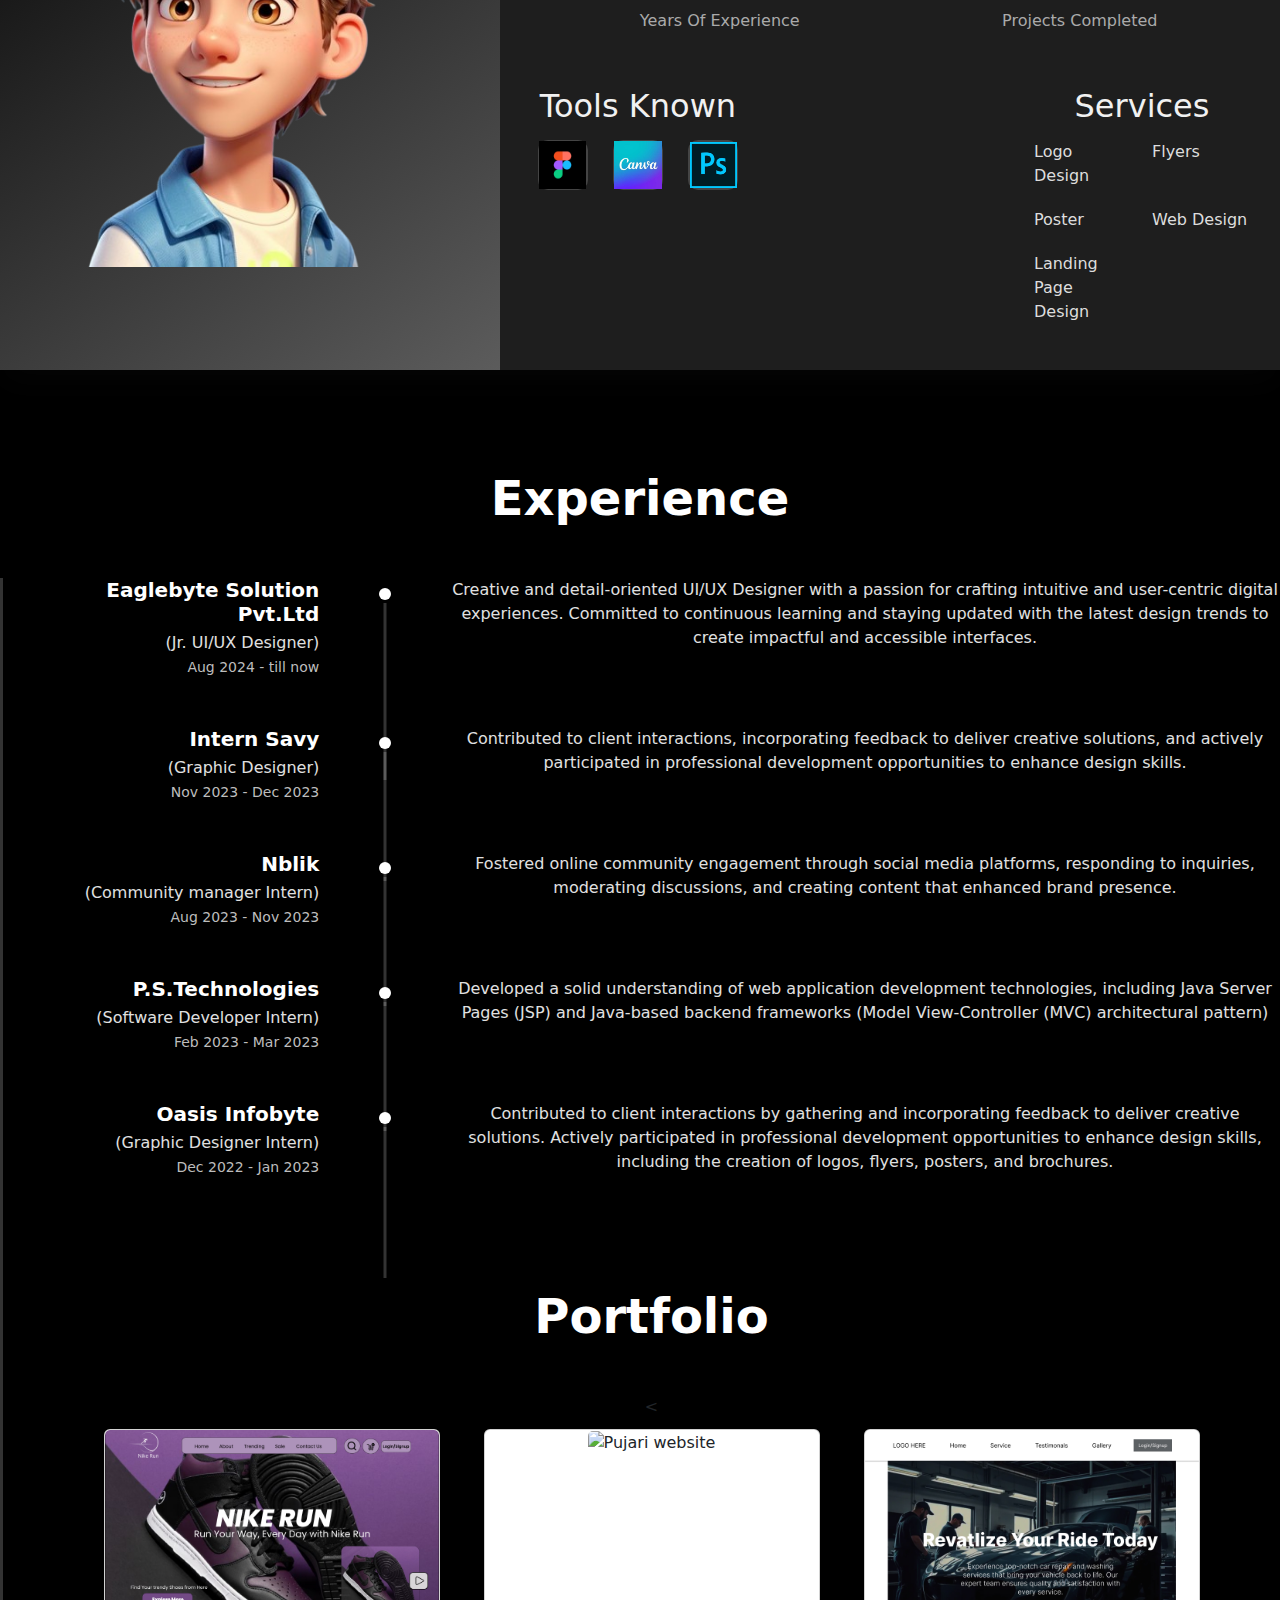
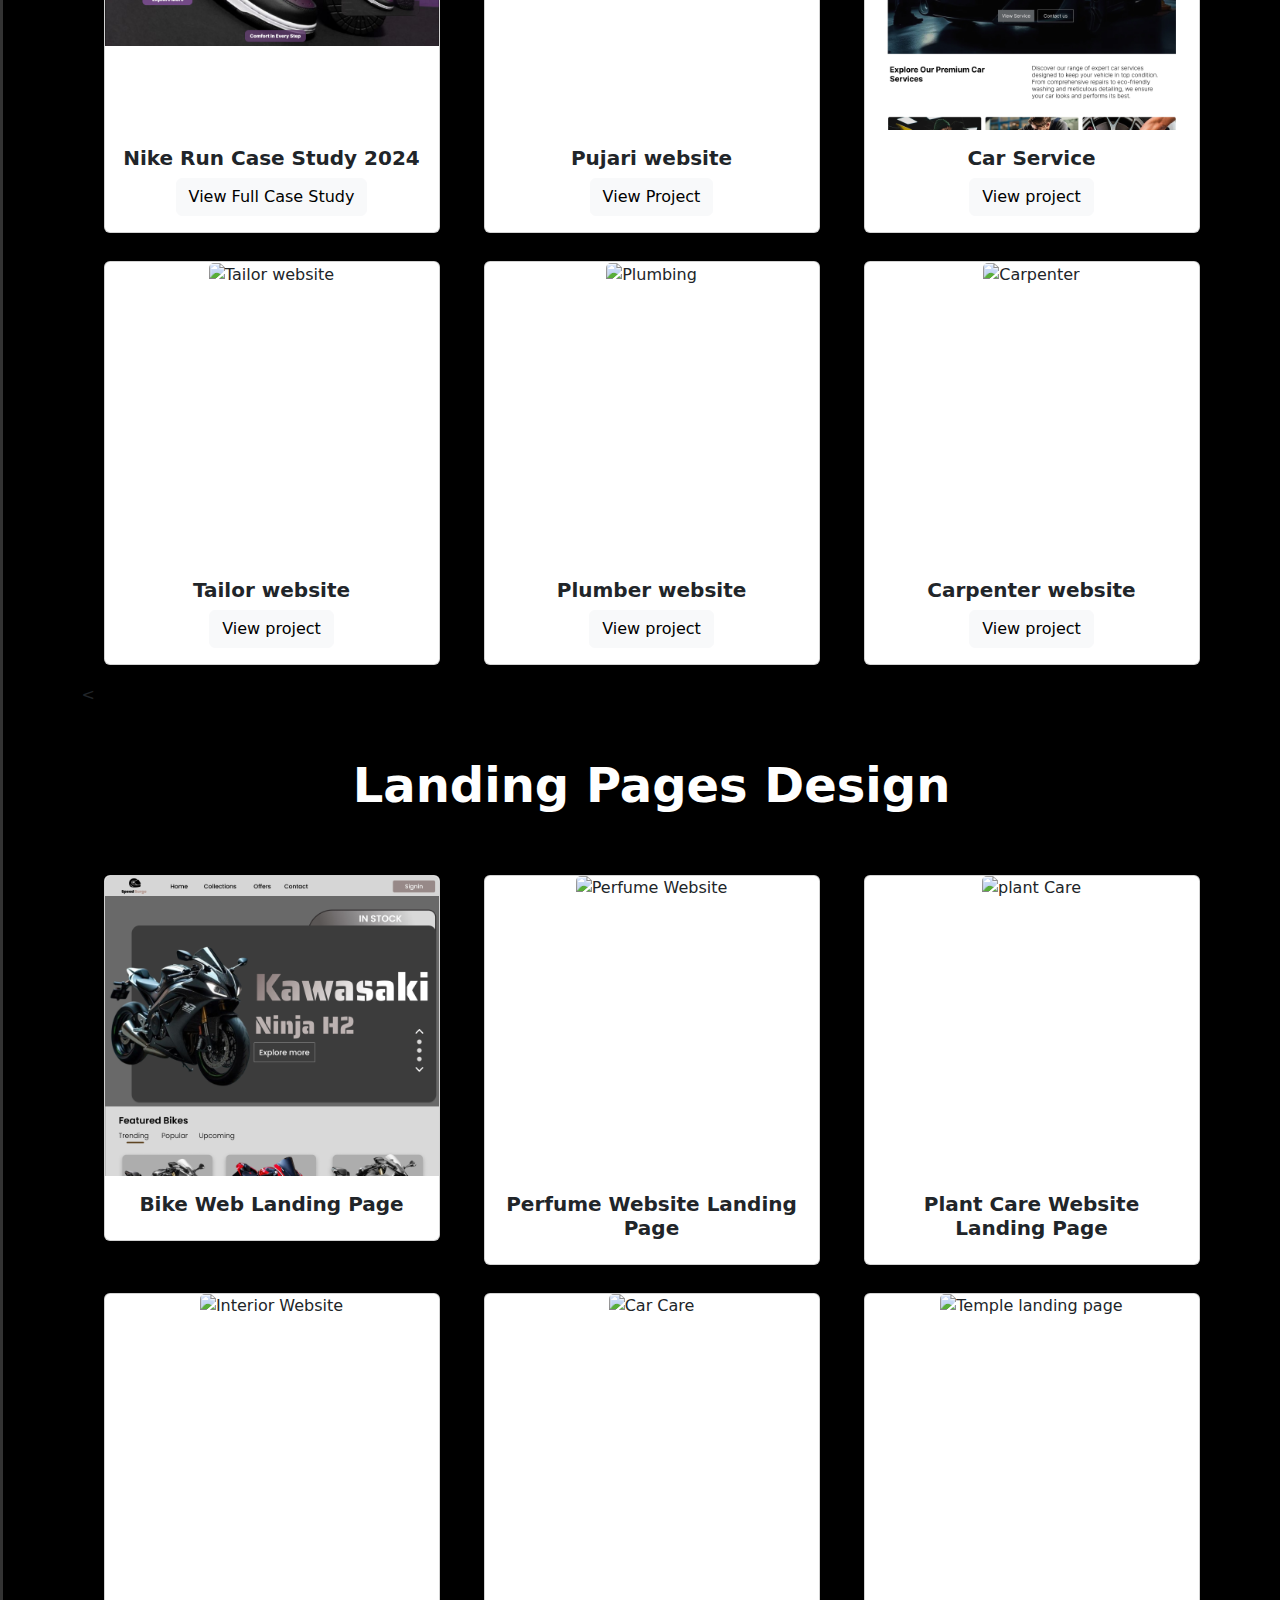
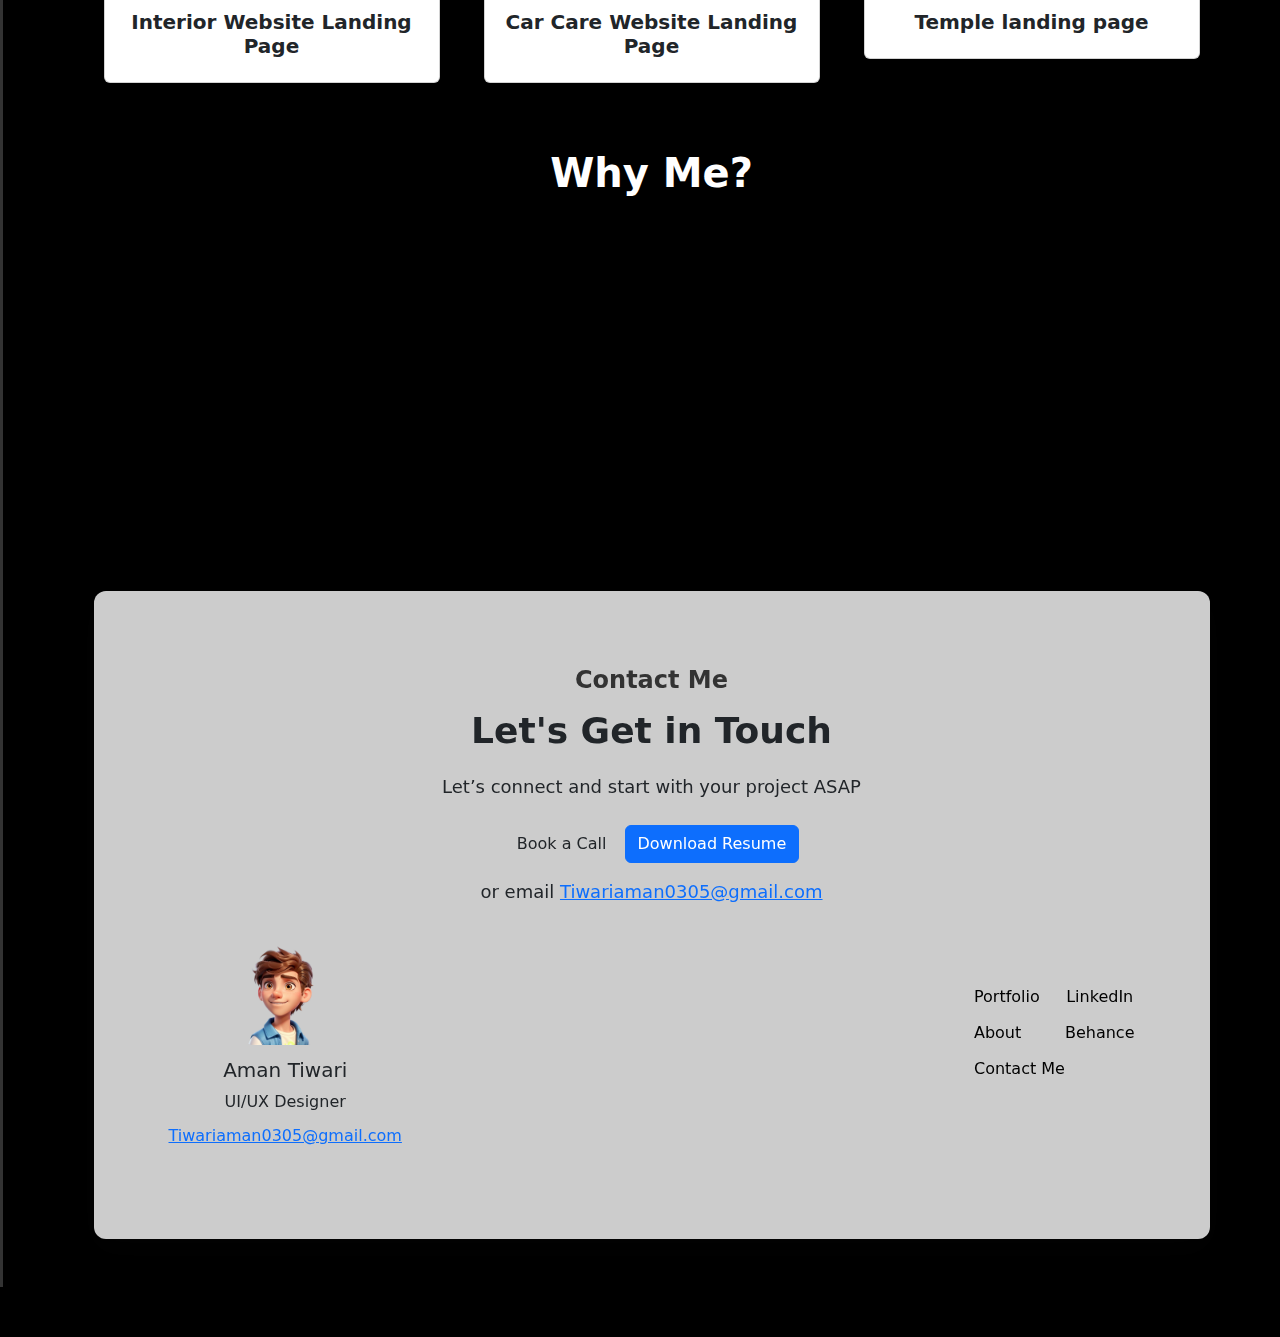
==== commit ee5d24a6: "temple landing page design updated" ====
--- a/index.html
+++ b/index.html
@@ -1,68 +1,62 @@
 <!DOCTYPE html>
 <html lang="en">
 <head>
-
     <meta charset="UTF-8">
     <meta name="viewport" content="width=device-width, initial-scale=1.0">
-    <title>Ui/Ux Portfolio </title>
+    <title>UI/UX Portfolio</title>
     <link rel="stylesheet" href="style.css">
     <link rel="stylesheet" href="https://cdn.jsdelivr.net/npm/bootstrap@5.3.3/dist/css/bootstrap.min.css">
     <link rel="preconnect" href="https://fonts.googleapis.com">
-<link rel="preconnect" href="https://fonts.gstatic.com" crossorigin>
-<link href="https://fonts.googleapis.com/css2?family=Inria+Serif:ital,wght@0,300;0,400;0,700;1,300;1,400;1,700&family=Noto+Sans+JP:wght@100..900&display=swap" rel="stylesheet">
-    </head>
+    <link rel="preconnect" href="https://fonts.gstatic.com" crossorigin>
+    <link href="https://fonts.googleapis.com/css2?family=Inria+Serif:ital,wght@0,300;0,400;0,700;1,300;1,400;1,700&family=Noto+Sans+JP:wght@100..900&display=swap" rel="stylesheet">
+</head>
 <body>
-<!--navbar-->
-<nav class="navbar navbar-expand-lg bg-dark" data-bs-theme="dark">
-  <div class="container-fluid">
-    <button class="navbar-toggler" type="button" data-bs-toggle="collapse" data-bs-target="#navbarTogglerDemo03" aria-controls="navbarTogglerDemo03" aria-expanded="false" aria-label="Toggle navigation">
-      <span class="navbar-toggler-icon"></span>
-    </button>
-    <img src="images/Group 24613.png" height="50rem" width="50rem">
-        <div class="collapse navbar-collapse" id="navbarTogglerDemo03">
-
-      <ul class="navbar-nav ms-auto mb-2 mb-lg-0">
+<!-- Navbar -->
+<nav class="navbar navbar-expand-lg bg-dark navbar-dark">
+  <div class="container">
+      <!-- Logo -->
+      <a class="navbar-brand d-flex align-items-center" href="#">
+          <img src="images/Group 24613.png" alt="Logo" height="50" width="50" class="me-2">
+          <span>Portfolio</span>
+      </a>
+      
+      <!-- Toggler Button for Mobile View -->
+      <button class="navbar-toggler" type="button" data-bs-toggle="collapse" data-bs-target="#navbarNav" aria-controls="navbarNav" aria-expanded="false" aria-label="Toggle navigation">
+          <span class="navbar-toggler-icon"></span>
+      </button>
+      
+      <!-- Navbar Links -->
+      <div class="collapse navbar-collapse" id="navbarNav">
+          <ul class="navbar-nav ms-auto mb-2 mb-lg-0">
               <li class="nav-item">
-          <a class="nav-link active" aria-current="page" href="#">Home</a>
-        </li>
-        <li class="nav-item">
-          <a class="nav-link " href="#">About Me</a>
-        </li>
-        <li class="nav-item">
-          <a class="nav-link " aria-disabled="true">Projects</a>
-        </li>
-        <li class="nav-item">
-          <a class="nav-link " aria-disabled="true">Contact </a>
-        </li>
-        
-      </ul>
-       </div>
+                  <a class="nav-link active" aria-current="page" href="#">Home</a>
+              </li>
+              <li class="nav-item">
+                  <a class="nav-link" href="#">About Me</a>
+              </li>
+              <li class="nav-item">
+                  <a class="nav-link" href="#">Projects</a>
+              </li>
+              <li class="nav-item">
+                  <a class="nav-link" href="#">Contact</a>
+              </li>
+          </ul>
+      </div>
   </div>
 </nav>
-    <script src="https://cdn.jsdelivr.net/npm/@popperjs/core@2.11.8/dist/umd/popper.min.js" integrity="sha384-I7E8VVD/ismYTF4hNIPjVp/Zjvgyol6VFvRkX/vR+Vc4jQkC+hVqc2pM8ODewa9r" crossorigin="anonymous"></script>
-   <script src="https://cdn.jsdelivr.net/npm/bootstrap@5.3.3/dist/js/bootstrap.min.js" integrity="sha384-0pUGZvbkm6XF6gxjEnlmuGrJXVbNuzT9qBBavbLwCsOGabYfZo0T0to5eqruptLy" crossorigin="anonymous"></script>
-
        
-        <div style="background-color: black; padding: 50px 0;">
-          <div class="text-center">
-            <button type="button" class="btn btn-dark mb-4" style="font-size: 24px; padding: 10px 20px;">Hello, I'm Aman</button>
-            <h1 style="font-size: 96px; color: white; margin-top: 20px;">
-              <b>UI/UX Designer</b>
-            </h1>
-            <p style="color: white; font-size: 48px; margin-top: 10px;">
-              Crafting clean & modern design
-            </p>
-            <!-- <button type="button" class=" custom-btn">
-              Email Me <i class="arrow-up">↑</i>
-            </button> -->
-            <!-- <button type="button" class="btn btn-light mb-4" style="font-size: 30px; padding: 10px 20px;">Email Me</button> -->
-            <!-- <div class="text-center">
-              <img src="./images/3d-symbol-glass-logo-made-blender_1029878-13-removebg-preview.png" alt="">
-             </div> -->
-
-             <div class="text-center">
-              <img src="./images/3d-symbol-glass-logo-made-blender_1029878-13-removebg-preview.png" alt="" class="rotate-animation">
-            </div>
+   <div style="background-color: black; padding: 50px 0;">
+    <div class="text-center">
+      <button type="button" class="btn btn-dark mb-4" style="font-size: 24px; padding: 10px 20px;">Hello, I'm Aman</button>
+      <h1 style="font-size: 96px; color: white; margin-top: 20px;">
+        <b>UI/UX Designer</b>
+      </h1> make this part responive 
+      <p style="color: white; font-size: 48px; margin-top: 10px;">
+        Crafting clean & modern design
+      </p>
+            <div class="text-center">
+        <img src="./images/3d-symbol-glass-logo-made-blender_1029878-13-removebg-preview.png" alt="" class="rotate-animation">
+      </div>
 
 
            <!-- About Me Section -->
@@ -251,7 +245,7 @@
                 <button type="button" class="btn-close" data-bs-dismiss="modal" aria-label="Close"></button>
               </div>
               <div class="modal-body">
-                <iframe src="images/Nikrun Case stduy With high and low fedlity.pdf" width="100%" height="600px" style="border: none;"></iframe>
+                <iframe src="images/Nikrun Case stduy With high and low fedlity_compressed.pdf" width="100%" height="600px" style="border: none;"></iframe>
               </div>
             </div>
           </div>
@@ -268,14 +262,14 @@
                     </div>
                     <div class="card-body">
                       <h4 class="card-title">Pujari website</h4>
-                      <button type="button" class="btn btn-light view-pdf-btn" data-bs-toggle="modal" data-bs-target="#pdfModal1">
+                      <button type="button" class="btn btn-light view-pdf-btn" data-bs-toggle="modal" data-bs-target="#pdfModal2">
                         View Project
                       </button>
                     </div>
                   </div>
                 </div>
 
-                <div class="modal fade" id="pdfModal1" tabindex="-1" aria-labelledby="pdfModalLabel1" aria-hidden="true">
+                <div class="modal fade" id="pdfModal2" tabindex="-1" aria-labelledby="pdfModalLabel1" aria-hidden="true">
                   <div class="modal-dialog modal-xl">
                     <div class="modal-content">
                       <div class="modal-header">
@@ -283,7 +277,7 @@
                         <button type="button" class="btn-close" data-bs-dismiss="modal" aria-label="Close"></button>
                       </div>
                       <div class="modal-body">
-                        <iframe src="images/pujari website(sevakalpka) high fedelity designs.pdf" width="100%" height="600px" style="border: none;"></iframe>
+                        <iframe src="images/pujari website(sevakalpka) high fedelity designs_compressed.pdf" width="100%" height="600px" style="border: none;"></iframe>
                       </div>
                     </div>
                   </div>
@@ -299,14 +293,14 @@
                     </div>
                     <div class="card-body">
                       <h4 class="card-title">Car Service</h4>
-                      <button type="button" class="btn btn-light view-pdf-btn" data-bs-toggle="modal" data-bs-target="#pdfModal1">
+                      <button type="button" class="btn btn-light view-pdf-btn" data-bs-toggle="modal" data-bs-target="#pdfModal3">
                         View project
                       </button>
                     </div>
                   </div>
                 </div>
                 
-                <div class="modal fade" id="pdfModal1" tabindex="-1" aria-labelledby="pdfModalLabel1" aria-hidden="true">
+                <div class="modal fade" id="pdfModal3" tabindex="-1" aria-labelledby="pdfModalLabel1" aria-hidden="true">
                   <div class="modal-dialog modal-xl">
                     <div class="modal-content">
                       <div class="modal-header">
@@ -330,14 +324,14 @@
                     </div>
                     <div class="card-body">
                       <h4 class="card-title">Tailor website</h4>
-                      <button type="button" class="btn btn-light view-pdf-btn" data-bs-toggle="modal" data-bs-target="#pdfModal1">
+                      <button type="button" class="btn btn-light view-pdf-btn" data-bs-toggle="modal" data-bs-target="#pdfModal4">
                         View project
                       </button>
                     </div>
                   </div>
                 </div>
 
-                <div class="modal fade" id="pdfModal1" tabindex="-1" aria-labelledby="pdfModalLabel1" aria-hidden="true">
+                <div class="modal fade" id="pdfModal4" tabindex="-1" aria-labelledby="pdfModalLabel1" aria-hidden="true">
                   <div class="modal-dialog modal-xl">
                     <div class="modal-content">
                       <div class="modal-header">
@@ -361,18 +355,18 @@
                     </div>
                     <div class="card-body">
                       <h4 class="card-title">Plumber website</h4>
-                      <button type="button" class="btn btn-light view-pdf-btn" data-bs-toggle="modal" data-bs-target="#pdfModal1">
+                      <button type="button" class="btn btn-light view-pdf-btn" data-bs-toggle="modal" data-bs-target="#pdfModal5">
                         View project
                       </button>
                     </div>
                   </div>
                 </div>
 
-                <div class="modal fade" id="pdfModal1" tabindex="-1" aria-labelledby="pdfModalLabel1" aria-hidden="true">
+                <div class="modal fade" id="pdfModal5" tabindex="-1" aria-labelledby="pdfModalLabel1" aria-hidden="true">
                   <div class="modal-dialog modal-xl">
                     <div class="modal-content">
                       <div class="modal-header">
-                        <h5 class="modal-title" id="pdfModalLabel1">Plumber Website</h5>
+                        <h5 class="modal-title" id="pdfModalLabel5">Plumber Website</h5>
                         <button type="button" class="btn-close" data-bs-dismiss="modal" aria-label="Close"></button>
                       </div>
                       <div class="modal-body">
@@ -392,21 +386,21 @@
                     </div>
                     <div class="card-body">
                       <h4 class="card-title">Carpenter website</h4>
-                      <button type="button" class="btn btn-light view-pdf-btn" data-bs-toggle="modal" data-bs-target="#pdfModal1">
+                      <button type="button" class="btn btn-light view-pdf-btn" data-bs-toggle="modal" data-bs-target="#pdfModal6">
                         View project
                       </button>
                     </div>
                   </div>
                 </div>
-                <div class="modal fade" id="pdfModal1" tabindex="-1" aria-labelledby="pdfModalLabel1" aria-hidden="true">
+                <div class="modal fade" id="pdfModal6" tabindex="-1" aria-labelledby="pdfModalLabel1" aria-hidden="true">
                   <div class="modal-dialog modal-xl">
                     <div class="modal-content">
                       <div class="modal-header">
-                        <h5 class="modal-title" id="pdfModalLabel1">Carpenter website</h5>
+                        <h5 class="modal-title" id="pdfModalLabel5">Carpenter website</h5>
                         <button type="button" class="btn-close" data-bs-dismiss="modal" aria-label="Close"></button>
                       </div>
                       <div class="modal-body">
-                        <iframe src="images/plumber web design(sevakalpak , user admin , and plumber module).pdf" width="100%" height="600px" style="border: none;"></iframe>
+                        <iframe src="images/carpenter (2).pdf" width="100%" height="600px" style="border: none;"></iframe>
                       </div>
                     </div>
                   </div>
@@ -479,6 +473,20 @@
                   </div>
                   <div class="card-body">
                     <h4 class="card-title">Car Care Website Landing Page</h4>      
+                  </div>
+                </div>
+              </div>
+
+              <!--Card 6-->
+              <div class="col-md-4 mb-2">
+                <div class="card text-center custom-card">
+                  <div class="card-image">
+                    <img src="images/temple.jpg" alt=" Temple landing page" class="card-img-top">
+                    <div class="overlay">
+                                            </div>
+                  </div>
+                  <div class="card-body">
+                    <h4 class="card-title">Temple landing page</h4>      
                   </div>
                 </div>
               </div>
@@ -575,13 +583,8 @@
 </div>
 </div>
        
-     <script src="https://cdnjs.cloudflare.com/ajax/libs/bootstrap/5.3.0/js/bootstrap.bundle.min.js"></script>
-</body>
-</html>
-
-<script src="https://cdnjs.cloudflare.com/ajax/libs/bootstrap/5.3.0/js/bootstrap.bundle.min.js"></script>
-</body>
-</html>
+
+
                <div></div>                    
                     </div>
                      </div>
@@ -593,4 +596,13 @@
     
      
     </div>
-    <!DOCTYPE html>
+
+    
+
+<!-- Scripts for Bootstrap (necessary for responsive behavior) -->
+<script src="https://cdn.jsdelivr.net/npm/@popperjs/core@2.11.6/dist/umd/popper.min.js"></script>
+<script src="https://cdn.jsdelivr.net/npm/bootstrap@5.3.3/dist/js/bootstrap.bundle.min.js"></script>
+</body>
+</html>
+
+   